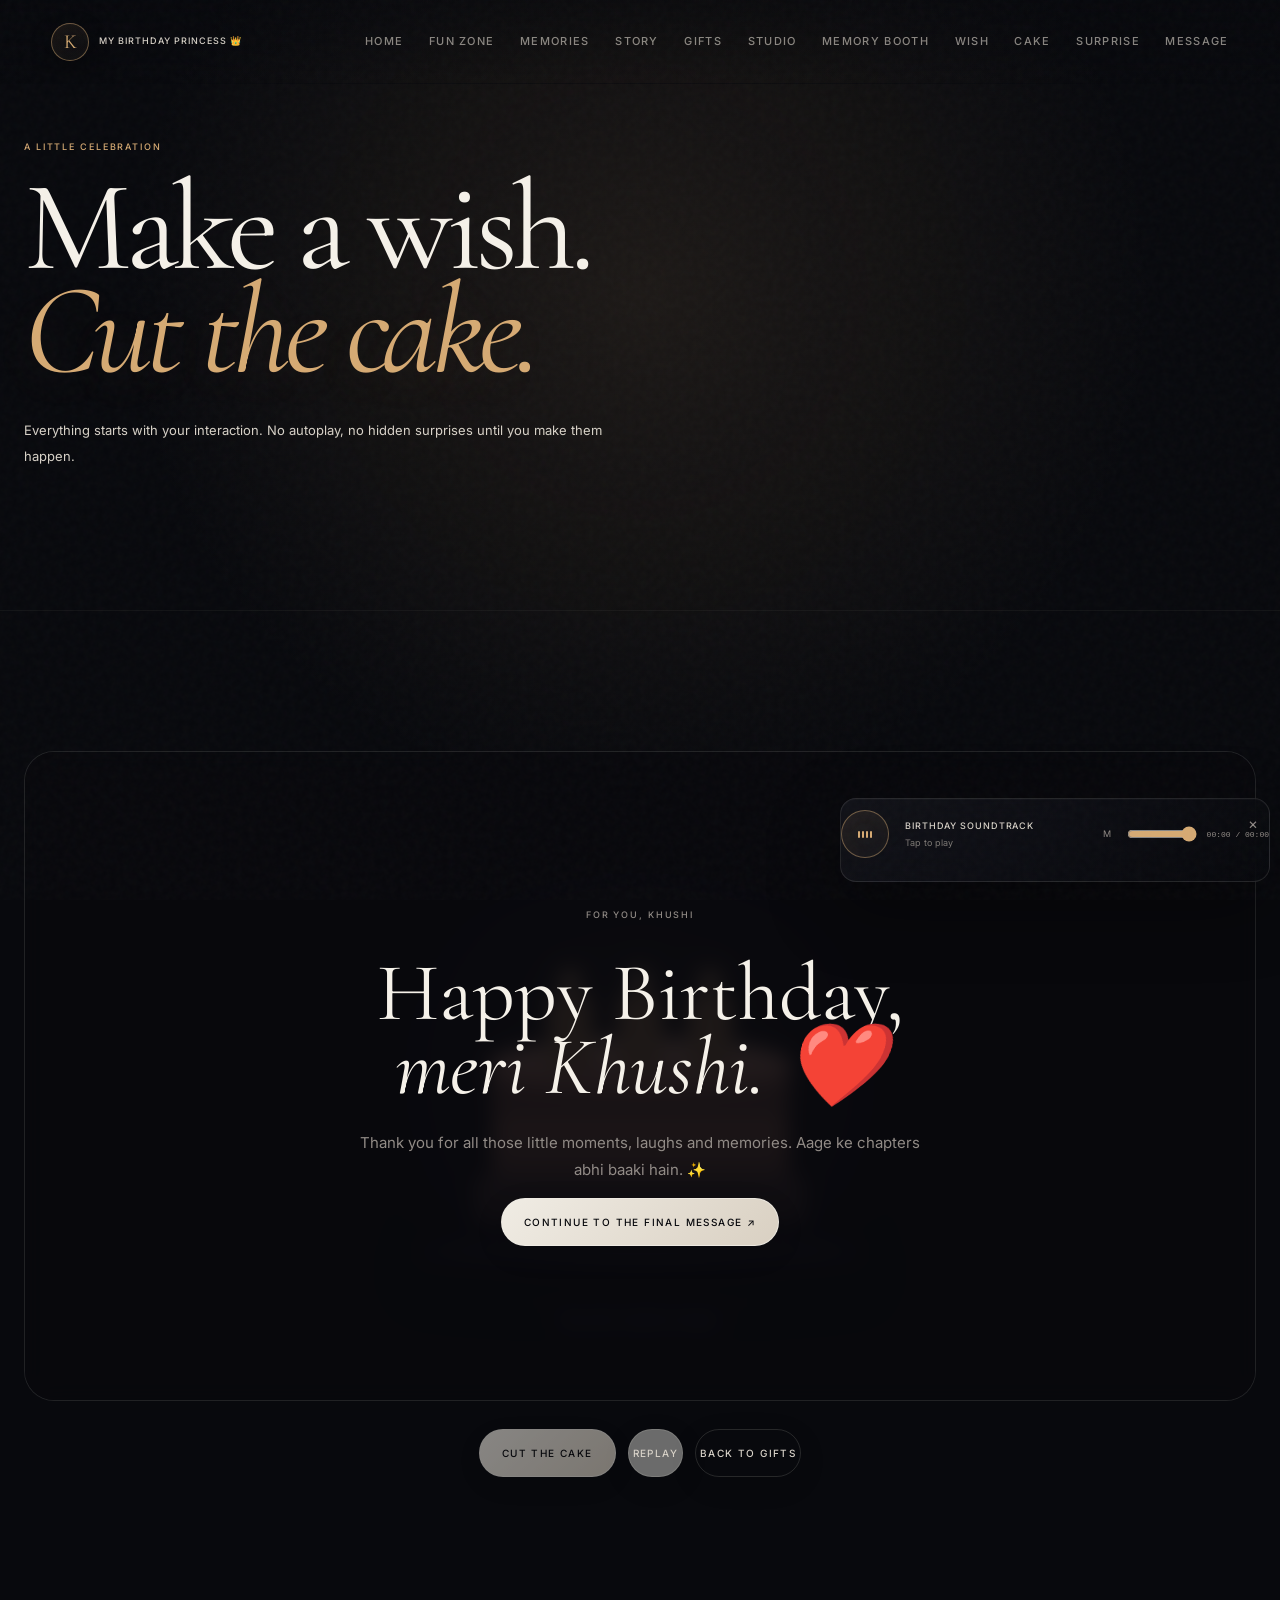
==== cake-celebration.html @ f99596f1 "Add files via upload" ====
<!doctype html><html lang="en"><head><meta charset="utf-8"><meta name="viewport" content="width=device-width,initial-scale=1,viewport-fit=cover"><meta name="description" content="A cinematic birthday cake celebration for Khushi."><meta name="theme-color" content="#08090d">
<link rel="icon" href="favicon.svg" type="image/svg+xml">
<link rel="manifest" href="site.webmanifest"><title>Cake Celebration · Khushi</title><link rel="preconnect" href="https://fonts.googleapis.com"><link rel="preconnect" href="https://fonts.gstatic.com" crossorigin><link href="https://fonts.googleapis.com/css2?family=Cormorant+Garamond:wght@400;500;600;700&family=Inter:wght@300;400;500;600&display=swap" rel="stylesheet"><link rel="stylesheet" href="css/style.css"><link rel="stylesheet" href="css/animations.css"><link rel="stylesheet" href="css/cake-celebration.css"><script src="js/config.js" defer></script><script src="js/progress.js" defer></script><script src="js/main.js" defer></script><script src="js/easter-eggs.js" defer></script><script src="js/cake-celebration.js" defer></script><script src="js/final-celebration.js" defer></script><link rel="stylesheet" href="css/part7-polish.css">
<link rel="preload" as="audio" href="music/birthday.mp3" type="audio/mpeg">
<link rel="stylesheet" href="css/v2-foundation.css"><link rel="stylesheet" href="css/final-celebration.css"></head><body class="page-cake-celebration"><a class="skip-link" href="#main-content">Skip to content</a><div class="page-transition" id="pageTransition" aria-hidden="true"><span class="transition-mark">K</span></div><div class="page-noise" aria-hidden="true"></div><header class="site-header"><a href="index.html" class="brand"><span class="brand-mark">K</span><span class="brand-text">My Birthday Princess 👑</span></a><button class="nav-toggle" id="navToggle" type="button" aria-label="Open navigation" aria-expanded="false"><span></span><span></span></button><nav class="site-nav" id="siteNav" aria-label="Main navigation"><a href="index.html" class="nav-link">Home</a><a href="fun-zone.html" class="nav-link">Fun Zone</a><a href="memories.html" class="nav-link">Memories</a><a href="story.html" class="nav-link">Story</a><a href="mystery-gifts.html" class="nav-link">Gifts</a><a href="sticker-studio.html" class="nav-link">Studio</a><a href="memory-booth.html" class="nav-link">Memory Booth</a><a href="wish-generator.html" class="nav-link">Wish</a><a href="cake-celebration.html" class="nav-link">Cake</a><a href="surprise.html" class="nav-link">Surprise</a><a href="message.html" class="nav-link">Message</a></nav></header><main id="main-content"><section class="cake-hero section"><div class="container"><p class="eyebrow">A little celebration</p><h1 class="page-title">Make a wish.<br><em>Cut the cake.</em></h1><p class="page-intro">Everything starts with your interaction. No autoplay, no hidden surprises until you make them happen.</p></div></section><section class="cinematic-cake section"><div class="container"><div class="cake-celebration-stage" id="cakeStage"><div class="cake-ambient"></div><div class="cake-plate"></div><div class="cake-art" id="cakeArt"><div class="cake-top"></div><div class="cake-layer cake-upper"></div><div class="cake-layer cake-lower"></div><div class="cake-base"></div><div class="candles" id="candles"><button class="cake-candle" type="button" data-candle="1" aria-label="Extinguish candle 1"><i></i></button><button class="cake-candle" type="button" data-candle="2" aria-label="Extinguish candle 2"><i></i></button><button class="cake-candle" type="button" data-candle="3" aria-label="Extinguish candle 3"><i></i></button></div><div class="cake-slice" id="cakeSlice" aria-hidden="true"></div></div><div class="cake-knife" id="cakeKnife" aria-hidden="true">🔪</div><div class="cake-status" id="cakeStatus" role="status" aria-live="polite">Tap each candle to begin.</div><div class="cake-message" id="cakeMessage" hidden><p class="eyebrow">For you, Khushi</p><h2>Happy Birthday,<br><em>meri Khushi. ❤️</em></h2><p>Thank you for all those little moments, laughs and memories. Aage ke chapters abhi baaki hain. ✨</p><a class="button button--primary" href="message.html">Continue to the final message ↗</a></div></div><div class="cake-actions"><button class="button button--primary" id="cutCake" type="button" disabled>Cut the cake</button><button class="button button--text" id="replayCake" type="button">Replay</button><a class="button button--text" href="mystery-gifts.html">Back to Gifts</a></div></div><noscript><div class="final-noscript-phone" aria-label="Final birthday message fallback"><div class="final-noscript-phone__screen"><p class="eyebrow">Final birthday message</p><h2>One Last Thing…</h2><p>The final personal message is available on the message page.</p><a class="button button--primary" href="message.html">Read the final message ↗</a></div></div></noscript>
<div class="final-celebration-entry" id="finalCelebrationEntry" hidden aria-live="polite">
<div class="final-celebration-entry__inner">
<p class="eyebrow">One final little chapter</p>
<h2>The celebration is ready.</h2>
<p>The cake is done. One last cinematic reveal is waiting whenever you are ready.</p>
<button class="button button--primary" id="openFinalCelebration" type="button">Open the final reveal ↗</button>
</div>
</div></section></main><div class="music-player" id="musicPlayer" aria-label="Birthday music player">
<audio id="birthdayAudio" preload="none" data-src="music/birthday.mp3" loop></audio>
<button class="music-main" id="musicToggle" type="button" aria-label="Play birthday music" aria-pressed="false"><span class="music-bars" aria-hidden="true"><i></i><i></i><i></i><i></i></span></button>
<div class="music-meta"><span class="music-title">Birthday soundtrack</span><span class="music-status" id="musicStatus">Tap to play</span></div>
<div class="music-controls"><button type="button" id="musicMute" aria-label="Mute music">M</button><input id="musicVolume" type="range" min="0" max="1" step="0.01" value="1" aria-label="Volume"><span id="musicTime">00:00 / 00:00</span></div>
<input class="music-progress" id="musicProgress" type="range" min="0" max="100" step="0.1" value="0" aria-label="Music progress">
<button class="music-close" id="musicClose" type="button" aria-label="Minimize music player">×</button>
</div>
<section class="final-celebration" id="finalCelebration" hidden aria-hidden="true" role="dialog" aria-modal="true" aria-labelledby="finalCelebrationTitle">
  <div class="final-celebration__backdrop" aria-hidden="true"></div>
  <div class="final-celebration__atmosphere" aria-hidden="true">
    <span class="final-celebration__orb final-celebration__orb--one"></span>
    <span class="final-celebration__orb final-celebration__orb--two"></span>
    <span class="final-celebration__tree" aria-hidden="true"></span>
  </div>
  <div class="final-celebration__scene">
    <div class="final-celebration__copy">
      <p class="eyebrow" id="finalCelebrationEyebrow">The final little surprise</p>
      <h2 id="finalCelebrationTitle">Happy Birthday,<br><em>Khushi.</em></h2>
      <p id="finalCelebrationStatus" class="final-celebration__status" role="status" aria-live="polite">The celebration is settling into one last reveal.</p>
    </div>
    <div class="final-phone" id="finalPhone" aria-label="Final birthday surprise phone">
      <div class="final-phone__hardware" aria-hidden="true">
        <span class="final-phone__speaker"></span><span class="final-phone__camera"></span>
      </div>
      <div class="final-phone__screen" id="finalPhoneScreen">
        <div class="final-phone__statusbar" aria-hidden="true"><span>Birthday</span><span>·</span><span>private</span></div>
        <div class="final-phone__screen-content final-phone__screen-content--sleep" id="finalPhoneSleep">
          <p class="final-phone__sleep-kicker">One last thing…</p>
          <div class="final-phone__sleep-glow" aria-hidden="true"></div>
        </div>
        <div class="final-phone__screen-content final-phone__screen-content--active" id="finalPhoneActive" hidden>
          <p class="final-phone__incoming-label">A final little message</p>
          <button class="final-phone__message-preview" id="openFinalMessage" type="button">
            <span class="final-phone__message-dot" aria-hidden="true"></span>
            <span><strong>One Last Thing…</strong><small>Tap to open</small></span>
          </button>
        </div>
        <div class="final-phone__screen-content final-phone__screen-content--message" id="finalPhoneMessage" hidden>
          <div class="final-phone__message-head">
            <div><span class="final-phone__message-kicker">Final message</span><strong>For Khushi.</strong></div>
            <button class="final-phone__mini-close" id="closeFinalMessage" type="button" aria-label="Close final message">×</button>
          </div>
          <article class="final-phone__letter" id="finalPhoneLetter" tabindex="0" aria-label="Final birthday message"></article>
          <div class="final-phone__message-actions">
            <button class="button button--text" id="backToPhone" type="button">Back to phone</button>
            <a class="button button--text" href="message.html">Read the full message ↗</a>
          </div>
        </div>
      </div>
      <button class="final-phone__screen-action" id="activateFinalPhone" type="button">Wake the final reveal</button>
    </div>
    <div class="final-celebration__actions">
      <button class="button button--primary" id="finalCelebrationContinue" type="button" hidden>Replay final reveal ↗</button>
      <button class="button button--text" id="closeFinalCelebration" type="button">Back to celebration</button>
    </div>
  </div>
</section>
</body></html>
---- css/style.css ----
:root{
--color-bg:#08090d;--color-bg-soft:#0d0f15;--color-surface:rgba(255,255,255,.045);--color-text:#f4f1eb;--color-text-soft:#c7c2bb;--color-muted:#85828a;--color-accent:#d7a96d;--color-accent-soft:rgba(215,169,109,.16);--color-line:rgba(255,255,255,.1);--color-glow:rgba(215,169,109,.12);--shadow-soft:0 18px 70px rgba(0,0,0,.22);--shadow-deep:0 35px 110px rgba(0,0,0,.36);--focus-ring:0 0 0 4px rgba(215,169,109,.12);
--font-display:"Cormorant Garamond",Georgia,serif;--font-body:"Inter",Arial,sans-serif;--container:1240px;--header-height:84px;--radius-md:18px;--radius-lg:28px;--ease:cubic-bezier(.22,1,.36,1);
}
*,*::before,*::after{box-sizing:border-box}html{scroll-behavior:smooth;background:var(--color-bg)}body{margin:0;min-width:320px;background:radial-gradient(circle at 50% -20%,rgba(215,169,109,.08),transparent 35%),var(--color-bg);color:var(--color-text);font-family:var(--font-body);font-size:15px;line-height:1.7;overflow-x:hidden}body.is-loading{overflow:hidden}body.nav-open{overflow:hidden}a{color:inherit;text-decoration:none}button{font:inherit}::selection{background:var(--color-accent);color:var(--color-bg)}:focus-visible{outline:2px solid var(--color-accent);outline-offset:5px}
.container{width:min(calc(100% - 48px),var(--container));margin-inline:auto}.section{position:relative;padding-block:clamp(90px,12vw,180px)}

.skip-link{position:fixed;left:16px;top:12px;z-index:1000;padding:10px 14px;border:1px solid var(--color-line);border-radius:999px;background:rgba(8,9,13,.92);color:var(--color-text);font-size:10px;letter-spacing:.12em;text-transform:uppercase;transform:translateY(-160%);transition:transform .3s var(--ease),box-shadow .3s var(--ease)}
.skip-link:focus{transform:translateY(0);box-shadow:var(--focus-ring);outline:none}
body::after{content:"";position:fixed;inset:0;z-index:-2;pointer-events:none;background:radial-gradient(circle at 12% 65%,rgba(93,67,49,.08),transparent 28%),radial-gradient(circle at 88% 28%,rgba(215,169,109,.06),transparent 25%)}
main{scroll-margin-top:calc(var(--header-height) + 18px)}
.page-noise{position:fixed;inset:0;z-index:100;pointer-events:none;opacity:.035;background-image:url("data:image/svg+xml,%3Csvg viewBox='0 0 160 160' xmlns='http://www.w3.org/2000/svg'%3E%3Cfilter id='n'%3E%3CfeTurbulence type='fractalNoise' baseFrequency='.85' numOctaves='4' stitchTiles='stitch'/%3E%3C/filter%3E%3Crect width='100%25' height='100%25' filter='url(%23n)' opacity='.8'/%3E%3C/svg%3E")}
.site-header{position:fixed;top:0;left:0;right:0;z-index:90;height:var(--header-height);padding-inline:clamp(20px,4vw,54px);display:flex;align-items:center;justify-content:space-between;border-bottom:1px solid transparent;transition:background .45s ease,border-color .45s ease,backdrop-filter .45s ease}.site-header.is-scrolled{background:rgba(8,9,13,.72);border-color:var(--color-line);backdrop-filter:blur(18px)}
.brand{display:inline-flex;align-items:center;gap:12px;z-index:2}.brand-mark{width:38px;height:38px;display:grid;place-items:center;border:1px solid rgba(215,169,109,.45);border-radius:50%;color:var(--color-accent);font-family:var(--font-display);font-size:20px;line-height:1}.brand-text{color:var(--color-text-soft);font-size:11px;font-weight:500;letter-spacing:.17em;text-transform:uppercase}
.site-nav{display:flex;align-items:center;gap:clamp(18px,2.5vw,40px)}.nav-link{position:relative;padding-block:8px;color:var(--color-muted);font-size:11px;font-weight:500;letter-spacing:.12em;text-transform:uppercase;transition:color .3s}.nav-link::after{content:"";position:absolute;left:0;bottom:0;width:0;height:1px;background:var(--color-accent);transition:width .35s var(--ease)}.nav-link:hover,.nav-link.is-active{color:var(--color-text)}.nav-link:hover::after,.nav-link.is-active::after{width:100%}.nav-toggle{display:none;width:42px;height:42px;padding:0;border:0;background:transparent;cursor:pointer}.nav-toggle span{display:block;width:22px;height:1px;margin:5px auto;background:var(--color-text);transition:transform .35s var(--ease)}
.hero{position:relative;min-height:100svh;overflow:hidden;display:flex;align-items:center;isolation:isolate}.hero::before{content:"";position:absolute;inset:0;background:radial-gradient(circle at 75% 50%,rgba(215,169,109,.12),transparent 30%),radial-gradient(circle at 20% 80%,rgba(112,81,55,.1),transparent 35%);pointer-events:none}.hero-grid{position:absolute;inset:0;opacity:.2;background-image:linear-gradient(rgba(255,255,255,.035) 1px,transparent 1px),linear-gradient(90deg,rgba(255,255,255,.035) 1px,transparent 1px);background-size:80px 80px;mask-image:linear-gradient(to bottom,transparent,black 20%,black 75%,transparent)}
.hero-content{position:relative;z-index:2;display:grid;grid-template-columns:minmax(0,1.1fr) minmax(360px,.9fr);align-items:center;gap:6vw;padding-top:var(--header-height)}.hero-copy{max-width:720px}.eyebrow{display:flex;align-items:center;gap:14px;margin:0 0 24px;color:var(--color-accent);font-size:10px;font-weight:500;letter-spacing:.2em;line-height:1.4;text-transform:uppercase}.eyebrow-line{width:36px;height:1px;background:var(--color-accent)}
.hero-title{margin:0;font-family:var(--font-display);font-size:clamp(64px,8.5vw,138px);font-weight:400;letter-spacing:-.045em;line-height:.82}.hero-title span{display:block;padding-left:.4em;color:var(--color-accent);font-style:italic}.hero-subtitle{max-width:530px;margin:40px 0 0;color:var(--color-text-soft);font-size:15px;font-weight:300;line-height:1.9}.personal-placeholder{max-width:500px;margin:14px 0 0;color:var(--color-muted);font-size:12px;font-style:italic}.hero-actions{display:flex;align-items:center;flex-wrap:wrap;gap:22px;margin-top:36px}
.button{min-height:50px;display:inline-flex;align-items:center;justify-content:center;gap:18px;padding:0 22px;border:1px solid var(--color-line);border-radius:999px;font-size:10px;font-weight:500;letter-spacing:.14em;text-transform:uppercase;transition:transform .35s var(--ease),border-color .35s,background .35s}.button:hover{transform:translateY(-3px)}.button--primary{background:var(--color-text);border-color:var(--color-text);color:var(--color-bg)}.button--primary:hover{background:var(--color-accent);border-color:var(--color-accent)}.button--text{padding-inline:4px;border-color:transparent;color:var(--color-text-soft)}.button--text:hover{color:var(--color-accent)}.button-arrow{font-size:16px;line-height:1}
.hero-visual{position:relative;width:min(40vw,560px);aspect-ratio:1;justify-self:end;display:grid;place-items:center}.hero-ring{position:absolute;border:1px solid rgba(215,169,109,.22);border-radius:50%}.hero-ring--outer{inset:4%;animation:slowRotate 28s linear infinite}.hero-ring--inner{inset:19%;border-color:rgba(255,255,255,.12);animation:slowRotateReverse 22s linear infinite}.hero-glow{position:absolute;inset:30%;border-radius:50%;background:rgba(215,169,109,.12);filter:blur(55px)}.hero-monogram{position:relative;z-index:2;width:42%;aspect-ratio:1;display:grid;place-items:center;border:1px solid rgba(215,169,109,.4);border-radius:50%;background:rgba(255,255,255,.025);box-shadow:inset 0 0 50px rgba(255,255,255,.025),0 30px 100px rgba(0,0,0,.4);backdrop-filter:blur(10px)}.hero-monogram span{color:var(--color-accent);font-family:var(--font-display);font-size:clamp(70px,9vw,130px);font-style:italic;line-height:1}.floating-word{position:absolute;color:rgba(255,255,255,.28);font-family:var(--font-display);font-size:clamp(15px,1.6vw,24px);font-style:italic}.floating-word--one{top:13%;left:5%}.floating-word--two{right:0;bottom:22%}.floating-word--three{left:16%;bottom:5%}
.scroll-indicator{position:absolute;z-index:3;left:50%;bottom:28px;display:flex;align-items:center;gap:16px;color:var(--color-muted);font-size:9px;letter-spacing:.16em;text-transform:uppercase;transform:translateX(-50%)}.scroll-line{position:relative;width:55px;height:1px;overflow:hidden;background:var(--color-line)}.scroll-line::after{content:"";position:absolute;inset:0;background:var(--color-accent);transform:translateX(-100%);animation:scrollLine 2s ease-in-out infinite}
.section-heading{max-width:640px}.section-heading--center{margin-inline:auto;text-align:center}.section-heading--center .eyebrow{justify-content:center}.section-number{display:block;margin-bottom:22px;color:var(--color-accent);font-size:10px;letter-spacing:.15em}.section-heading h2,.closing-content h2{margin:0;font-family:var(--font-display);font-size:clamp(52px,7vw,100px);font-weight:400;letter-spacing:-.035em;line-height:.88}.section-heading h2 em,.closing-content h2 em{color:var(--color-accent);font-style:italic}
.intro-section{border-top:1px solid var(--color-line)}.intro-layout{display:grid;grid-template-columns:1fr 1fr;gap:10vw}.intro-copy{padding-top:60px}.large-copy{margin:0;color:var(--color-text);font-family:var(--font-display);font-size:clamp(28px,3vw,44px);line-height:1.2}.muted-copy{max-width:460px;margin-top:35px;color:var(--color-muted);font-size:13px}
.preview-grid{display:grid;grid-template-columns:repeat(3,1fr);gap:18px;margin-top:80px}.preview-card{position:relative;min-height:520px;overflow:hidden;display:flex;align-items:flex-end;border:1px solid var(--color-line);border-radius:var(--radius-lg);background:var(--color-surface);isolation:isolate}.preview-card-bg{position:absolute;inset:0;z-index:-1;background:radial-gradient(circle at 50% 35%,rgba(215,169,109,.2),transparent 30%),linear-gradient(145deg,rgba(255,255,255,.05),transparent 60%);transition:transform .8s var(--ease)}.preview-card:nth-child(2) .preview-card-bg{background:radial-gradient(circle at 70% 25%,rgba(151,126,98,.2),transparent 32%),linear-gradient(145deg,rgba(255,255,255,.04),transparent 65%)}.preview-card:nth-child(3) .preview-card-bg{background:radial-gradient(circle at 35% 30%,rgba(174,119,82,.2),transparent 35%),linear-gradient(145deg,rgba(255,255,255,.045),transparent 65%)}.preview-card::after{content:"";position:absolute;inset:0;z-index:-1;background:linear-gradient(to top,rgba(8,9,13,.95),rgba(8,9,13,.05) 70%)}.preview-card:hover .preview-card-bg{transform:scale(1.08)}.preview-card-content{width:100%;padding:34px}.preview-number{display:block;margin-bottom:60px;color:var(--color-accent);font-size:10px;letter-spacing:.16em}.preview-label{margin:0 0 8px;color:var(--color-muted);font-size:9px;letter-spacing:.15em;text-transform:uppercase}.preview-card h3{margin:0;font-family:var(--font-display);font-size:clamp(42px,4vw,65px);font-weight:400;line-height:.9}.preview-link{display:inline-block;margin-top:28px;color:var(--color-text-soft);font-size:10px;letter-spacing:.12em;text-transform:uppercase}
.quote-block{max-width:900px;margin-inline:auto;text-align:center}.quote-mark{display:block;height:65px;color:var(--color-accent);font-family:var(--font-display);font-size:100px;line-height:1}.quote-block blockquote{margin:0;font-family:var(--font-display);font-size:clamp(35px,5vw,65px);font-style:italic;font-weight:400;line-height:1.05}.quote-line{width:50px;height:1px;margin:38px auto 18px;background:var(--color-accent)}.quote-block p{margin:0;color:var(--color-muted);font-size:10px;letter-spacing:.12em;text-transform:uppercase}.closing-content{display:flex;flex-direction:column;align-items:center;text-align:center}.closing-content .eyebrow{justify-content:center}.closing-content .button{margin-top:50px}
.page-hero{min-height:70svh;display:flex;align-items:flex-end;padding-top:180px;padding-bottom:90px;border-bottom:1px solid var(--color-line)}.page-title{max-width:900px;margin:0;font-family:var(--font-display);font-size:clamp(72px,11vw,160px);font-weight:400;letter-spacing:-.05em;line-height:.78}.page-title em{color:var(--color-accent);font-style:italic}.page-intro{max-width:560px;margin:45px 0 0;color:var(--color-muted);font-size:14px;line-height:1.9}
.fullscreen-intro{min-height:100svh;display:grid;place-items:center;padding-top:var(--header-height);text-align:center}.fullscreen-content{display:flex;flex-direction:column;align-items:center}.fullscreen-content .page-intro{margin-inline:auto}.fullscreen-content .button{margin-top:40px}.interaction-note{min-height:24px;margin-top:22px;color:var(--color-muted);font-size:11px}
.message-card{max-width:880px;margin-inline:auto;padding:clamp(28px,6vw,80px);border:1px solid var(--color-line);border-radius:var(--radius-lg);background:linear-gradient(145deg,rgba(255,255,255,.055),rgba(255,255,255,.015));box-shadow:0 24px 80px rgba(0,0,0,.28)}.message-card-top{display:flex;justify-content:space-between;gap:20px;padding-bottom:24px;border-bottom:1px solid var(--color-line);color:var(--color-muted);font-size:9px;letter-spacing:.14em;text-transform:uppercase}.message-body{padding-block:50px}.message-body p{margin:0 0 28px;color:var(--color-text-soft);font-family:var(--font-display);font-size:clamp(23px,3vw,32px);line-height:1.45}.message-signature{display:flex;flex-direction:column;gap:3px;color:var(--color-muted);font-size:10px;letter-spacing:.12em;text-transform:uppercase}.message-signature strong{color:var(--color-accent);font-family:var(--font-display);font-size:25px;font-style:italic;font-weight:500;letter-spacing:0;text-transform:none}
.site-footer{border-top:1px solid var(--color-line)}.footer-inner{min-height:150px;display:grid;grid-template-columns:1fr 1fr 1fr;align-items:center;gap:30px}.footer-brand{display:flex;align-items:center;gap:12px;color:var(--color-muted);font-size:10px;line-height:1.5}.footer-brand em{color:var(--color-accent);font-family:var(--font-display);font-size:18px}.footer-note{margin:0;color:var(--color-muted);font-size:10px;text-align:center}.footer-copy{margin:0;color:var(--color-muted);font-size:9px;letter-spacing:.1em;text-align:right;text-transform:uppercase}
.site-loader{position:fixed;inset:0;z-index:9999;display:grid;place-items:center;background:var(--color-bg);transition:opacity .7s ease,visibility .7s ease}.site-loader.is-hidden{opacity:0;visibility:hidden}.loader-content{display:flex;flex-direction:column;align-items:center;gap:5px}.loader-eyebrow{color:var(--color-muted);font-size:9px;letter-spacing:.2em;text-transform:uppercase}.loader-name{color:var(--color-accent);font-family:var(--font-display);font-size:50px;font-style:italic}.loader-line{width:160px;height:1px;margin-top:20px;background:var(--color-line);overflow:hidden}.loader-line span{display:block;width:0;height:100%;background:var(--color-accent);transition:width .15s linear}
@media (max-width:1024px){.hero-content{grid-template-columns:1fr;padding-top:130px;padding-bottom:100px}.hero-visual{position:absolute;right:-80px;top:25%;width:480px;opacity:.55;z-index:-1}.preview-grid{grid-template-columns:1fr}.preview-card{min-height:430px}.intro-layout{gap:50px}}
@media (max-width:767px){:root{--header-height:70px}.container{width:min(calc(100% - 36px),var(--container))}.site-header{padding-inline:18px}.brand-text{display:none}.nav-toggle{display:block}.site-nav{position:fixed;inset:0;z-index:1;display:flex;flex-direction:column;align-items:center;justify-content:center;gap:25px;background:rgba(8,9,13,.96);backdrop-filter:blur(24px);opacity:0;visibility:hidden;pointer-events:none;transition:opacity .35s,visibility .35s}.site-nav.is-open{opacity:1;visibility:visible;pointer-events:auto}.nav-link{font-size:13px}.nav-toggle.is-open{position:relative;z-index:3}.nav-toggle.is-open span:first-child{transform:translateY(3px) rotate(45deg)}.nav-toggle.is-open span:last-child{transform:translateY(-3px) rotate(-45deg)}.hero-content{min-height:100svh;padding-top:90px;padding-bottom:80px}.hero-visual{right:-120px;top:25%;width:390px;opacity:.35}.hero-title{font-size:clamp(62px,18vw,100px)}.hero-subtitle{margin-top:30px;font-size:13px}.hero-actions{margin-top:28px}.scroll-indicator{bottom:18px}.scroll-label{display:none}.intro-layout{grid-template-columns:1fr;gap:35px}.intro-copy{padding-top:0}.preview-grid{margin-top:50px}.preview-card{min-height:390px}.preview-card-content{padding:25px}.page-hero{min-height:58svh;padding-top:140px;padding-bottom:65px}.page-title{font-size:clamp(66px,20vw,110px)}.page-intro{margin-top:32px;font-size:13px}.footer-inner{grid-template-columns:1fr;justify-items:start;padding-block:35px}.footer-note,.footer-copy{text-align:left}.message-card-top{flex-direction:column;gap:8px}.message-body{padding-block:35px}.fullscreen-intro{padding-top:90px}}
@media (max-width:430px){.container{width:min(calc(100% - 28px),var(--container))}.hero-title{font-size:clamp(57px,19vw,82px)}.hero-title span{padding-left:.2em}.hero-visual{right:-150px;width:360px}.hero-actions{align-items:stretch;flex-direction:column}.hero-actions .button{width:100%}.section{padding-block:80px}.section-heading h2,.closing-content h2{font-size:54px}.large-copy{font-size:29px}.preview-card{min-height:340px}.page-title{font-size:clamp(60px,20vw,85px)}.button{min-height:48px}}
@media (prefers-reduced-motion:reduce){html{scroll-behavior:auto}*,*::before,*::after{animation-duration:.01ms!important;animation-iteration-count:1!important;transition-duration:.01ms!important}.hero-ring,.hero-glow,.scroll-line::after{animation:none!important}}

/* Part 2 interaction layer */
.page-transition{position:fixed;inset:0;z-index:10000;display:grid;place-items:center;background:#08090d;opacity:0;visibility:hidden;pointer-events:none;transform:scaleY(0);transform-origin:bottom}.page-transition.is-entering{opacity:1;visibility:visible;pointer-events:auto;transform:scaleY(1);transition:transform .55s var(--ease),opacity .35s}.page-transition.is-leaving{opacity:0;visibility:hidden;transform:scaleY(0);transform-origin:top;transition:transform .65s var(--ease),opacity .3s .25s}.transition-mark{width:70px;height:70px;display:grid;place-items:center;border:1px solid rgba(215,169,109,.4);border-radius:50%;color:var(--color-accent);font:italic 38px var(--font-display)}
.countdown-section{border-top:1px solid var(--color-line);background:radial-gradient(circle at 50% 45%,rgba(215,169,109,.08),transparent 32%)}.countdown-wrap{text-align:center}.countdown{display:flex;justify-content:center;align-items:center;gap:clamp(12px,3vw,35px);margin-top:70px}.countdown-item{min-width:90px}.countdown-item strong{display:block;color:var(--color-text);font:500 clamp(48px,7vw,86px)/.85 var(--font-display);letter-spacing:-.04em}.countdown-item span{display:block;margin-top:13px;color:var(--color-muted);font-size:9px;letter-spacing:.16em;text-transform:uppercase}.countdown-divider{color:var(--color-accent);font:400 45px var(--font-display);transform:translateY(-7px)}.countdown-note{margin:32px 0 0;color:var(--color-muted);font-size:10px}
.music-player{position:fixed;right:22px;bottom:22px;z-index:95;width:min(430px,calc(100vw - 28px));display:grid;grid-template-columns:52px 1fr auto;grid-template-rows:auto 5px;gap:7px 12px;padding:11px 13px;border:1px solid rgba(255,255,255,.12);border-radius:16px;background:rgba(12,13,18,.82);box-shadow:0 20px 55px rgba(0,0,0,.35);backdrop-filter:blur(20px);transition:transform .45s var(--ease),opacity .35s}.music-player.is-minimized{transform:translateY(calc(100% - 46px))}.music-main{width:48px;height:48px;display:grid;place-items:center;border:1px solid rgba(215,169,109,.4);border-radius:50%;background:transparent;color:var(--color-accent);cursor:pointer}.music-bars{height:20px;display:flex;align-items:center;gap:2px}.music-bars i{width:2px;height:7px;background:currentColor;border-radius:2px}.music-player.is-playing .music-bars i{animation:musicBar .75s ease-in-out infinite alternate}.music-player.is-playing .music-bars i:nth-child(2){animation-delay:-.3s}.music-player.is-playing .music-bars i:nth-child(3){animation-delay:-.55s}.music-player.is-playing .music-bars i:nth-child(4){animation-delay:-.15s}@keyframes musicBar{from{height:4px}to{height:17px}}.music-meta{min-width:0;display:flex;flex-direction:column;justify-content:center}.music-title{overflow:hidden;color:var(--color-text-soft);font-size:9px;font-weight:500;letter-spacing:.1em;text-overflow:ellipsis;text-transform:uppercase;white-space:nowrap}.music-status{margin-top:2px;color:var(--color-muted);font-size:9px}.music-controls{display:flex;align-items:center;gap:8px}.music-controls button{border:0;background:none;color:var(--color-muted);cursor:pointer;font-size:9px}.music-controls input{width:70px}.music-controls span{color:var(--color-muted);font:8px monospace;white-space:nowrap}.music-progress{grid-column:1/-1;width:100%;height:5px;accent-color:var(--color-accent);cursor:pointer}.music-close{position:absolute;right:5px;top:3px;border:0;background:none;color:var(--color-muted);cursor:pointer;font-size:15px}.music-player input[type=range]{accent-color:var(--color-accent)}
@media(max-width:767px){.countdown{gap:6px;margin-top:50px}.countdown-item{min-width:64px}.countdown-item strong{font-size:44px}.countdown-divider{font-size:28px}.music-player{right:10px;bottom:10px;width:calc(100vw - 20px);grid-template-columns:48px 1fr auto}.music-controls{grid-column:2/4;justify-content:flex-end}.music-controls input{width:65px}.music-controls span{font-size:7px}.music-close{right:3px}.music-player.is-minimized{transform:translateY(calc(100% - 42px))}}

.surprise-stage{position:fixed;inset:0;z-index:900;display:grid;place-items:center;overflow:hidden;background:#06070a;opacity:0;visibility:hidden;pointer-events:none}.surprise-stage.is-active{opacity:1;visibility:visible;pointer-events:auto}.surprise-content{position:relative;z-index:4;width:min(900px,calc(100% - 36px));display:flex;flex-direction:column;align-items:center;text-align:center}.surprise-kicker{margin:0 0 20px;color:var(--color-accent);font-size:9px;letter-spacing:.2em;text-transform:uppercase;opacity:0}.surprise-content h2{margin:0;font:400 clamp(65px,10vw,135px)/.78 var(--font-display);letter-spacing:-.05em;opacity:0}.surprise-content h2 em{color:var(--color-accent);font-style:italic}.surprise-photo-frame{position:relative;width:min(360px,62vw);aspect-ratio:4/5;margin:35px 0 25px;display:grid;place-items:center;overflow:hidden;border:1px solid rgba(215,169,109,.35);background:linear-gradient(145deg,rgba(255,255,255,.06),rgba(255,255,255,.015));opacity:0;transform:scale(.86)}.surprise-photo-frame img{width:100%;height:100%;object-fit:cover;opacity:0;transition:opacity .4s}.surprise-photo-frame.has-image img{opacity:1}.surprise-photo-placeholder{position:absolute;inset:0;display:grid;place-items:center;color:var(--color-muted);font:italic 24px var(--font-display);line-height:1.1}.surprise-photo-frame.has-image .surprise-photo-placeholder{display:none}.surprise-message{max-width:650px;margin:0;color:var(--color-text-soft);font:400 clamp(22px,3vw,32px)/1.25 var(--font-display);opacity:0}.surprise-actions{display:flex;flex-wrap:wrap;justify-content:center;gap:18px;margin-top:30px;opacity:0}.surprise-exit{position:absolute;z-index:5;top:20px;right:25px;border:0;background:none;color:var(--color-muted);cursor:pointer;font-size:34px}.surprise-orb{position:absolute;border-radius:50%;filter:blur(1px);opacity:.25}.orb-one{width:45vw;height:45vw;left:-15vw;top:-15vw;background:radial-gradient(circle,rgba(215,169,109,.25),transparent 65%)}.orb-two{width:55vw;height:55vw;right:-20vw;bottom:-20vw;background:radial-gradient(circle,rgba(132,95,67,.2),transparent 65%)}.surprise-particle{position:absolute;width:4px;height:4px;border-radius:50%;background:var(--color-accent);opacity:0}.confetti-piece{position:fixed;z-index:1200;top:-20px;width:7px;height:14px;pointer-events:none;opacity:0;border-radius:1px}
@media(max-width:767px){.surprise-content h2{font-size:64px}.surprise-photo-frame{width:min(270px,68vw);margin:28px 0 22px}.surprise-message{font-size:23px}.surprise-actions{flex-direction:column;width:100%}.surprise-actions .button{width:100%}}
@media(prefers-reduced-motion:reduce){.surprise-content h2,.surprise-kicker,.surprise-photo-frame,.surprise-message,.surprise-actions{opacity:1!important;transform:none!important}.surprise-stage{transition:none}}
.message-form-section{border-top:1px solid var(--color-line);background:radial-gradient(circle at 25% 50%,rgba(215,169,109,.06),transparent 34%)}
.message-form-shell{display:grid;grid-template-columns:minmax(0,.85fr) minmax(0,1.15fr);gap:clamp(40px,8vw,110px);align-items:start;max-width:1080px;margin-inline:auto;padding:clamp(28px,6vw,70px);border:1px solid var(--color-line);border-radius:var(--radius-lg);background:linear-gradient(145deg,rgba(255,255,255,.045),rgba(255,255,255,.012))}
.message-form-copy h2{margin:12px 0 20px;font-family:var(--font-display);font-size:clamp(48px,6vw,82px);font-weight:400;line-height:.92;letter-spacing:-.035em}.message-form-copy h2 em{color:var(--color-accent)}.message-form-copy>p:last-child{max-width:420px;margin:0;color:var(--color-muted);font-size:12px;line-height:1.9}
.birthday-message-form{display:grid;gap:10px}.birthday-message-form label{margin-top:3px;color:var(--color-muted);font-size:9px;letter-spacing:.16em;text-transform:uppercase}.birthday-message-form label span{color:var(--color-accent);margin-left:4px}.birthday-message-form input,.birthday-message-form textarea{width:100%;border:1px solid var(--color-line);border-radius:12px;background:rgba(6,7,10,.45);color:var(--color-text);font:inherit;outline:none;resize:vertical}.birthday-message-form input{min-height:48px;padding:12px 14px}.birthday-message-form textarea{min-height:180px;padding:14px;line-height:1.7}.birthday-message-form input::placeholder,.birthday-message-form textarea::placeholder{color:#626068}.birthday-message-form input:focus,.birthday-message-form textarea:focus{border-color:rgba(215,169,109,.58);box-shadow:0 0 0 3px rgba(215,169,109,.08)}.message-form-bottom{display:flex;align-items:center;justify-content:space-between;gap:18px;margin-top:10px}.message-form-bottom .button{flex:0 0 auto}.form-status{min-height:22px;margin:0;color:var(--color-muted);font-size:10px;line-height:1.5}.form-status[data-state=success]{color:#a7c8b0}.form-status[data-state=error]{color:#eaa4a4}
@media(max-width:800px){.message-form-shell{grid-template-columns:1fr;gap:38px}.message-form-bottom{align-items:stretch;flex-direction:column}.message-form-bottom .button{width:100%}}


/* Production integration pass */
html,body{max-width:100%;overflow-x:hidden}
img,svg,video{max-width:100%;height:auto}
button,input,textarea,select{min-width:0}
button:focus-visible,a:focus-visible,input:focus-visible,textarea:focus-visible{outline:2px solid var(--color-accent);outline-offset:3px}
.button{min-height:48px;touch-action:manipulation}
.button:disabled{cursor:not-allowed;opacity:.55;transform:none}
.hero-visual{transform:translate3d(0,var(--scroll-shift,0),0);will-change:transform}
.preview-card{transform-style:preserve-3d;backface-visibility:hidden}
.site-header{contain:paint}
.site-nav,.music-player,.lightbox,.surprise-stage{will-change:opacity,transform}
.message-form-shell{overflow:hidden}
.birthday-message-form input,.birthday-message-form textarea{box-sizing:border-box;min-height:48px;padding:12px 14px;border-color:var(--color-line);line-height:1.55}
.birthday-message-form textarea{min-height:170px}
.birthday-message-form input:focus,.birthday-message-form textarea:focus{border-color:rgba(215,169,109,.65);box-shadow:0 0 0 3px rgba(215,169,109,.08)}
.field-wrap{position:relative;display:block}
.field-count{position:absolute;right:12px;bottom:9px;color:var(--color-muted);font:9px/1.2 monospace;pointer-events:none}
.birthday-message-form textarea{padding-bottom:28px}
.message-form-bottom{display:flex;align-items:center;justify-content:space-between;gap:18px;margin-top:6px}
.form-status{min-height:24px;margin:0;color:var(--color-muted);font-size:11px}
.form-status[data-state=success]{color:#a8d7a8}.form-status[data-state=error]{color:#e6a2a2}
.message-form-bottom .button{flex:0 0 auto}
.music-player{right:max(10px,env(safe-area-inset-right));bottom:max(10px,env(safe-area-inset-bottom));max-width:calc(100vw - 20px);backdrop-filter:blur(14px);-webkit-backdrop-filter:blur(14px);contain:layout paint}
.music-player.is-playing .music-bars i{will-change:height}
.surprise-stage{padding:max(22px,env(safe-area-inset-top)) max(14px,env(safe-area-inset-right)) max(22px,env(safe-area-inset-bottom)) max(14px,env(safe-area-inset-left))}
.surprise-content{max-height:100%;overflow:auto;overscroll-behavior:contain;padding:22px 0}
.surprise-photo-frame{contain:layout paint}
.confetti-piece{position:fixed;top:-24px;z-index:1200;width:6px;height:12px;pointer-events:none;opacity:0;border-radius:1px;background:hsl(var(--confetti-hue) 55% 65%);animation:confettiFall 2.8s cubic-bezier(.2,.7,.3,1) forwards;transform:translate3d(0,-20px,0) rotate(0deg);will-change:transform,opacity}
@keyframes confettiFall{12%{opacity:.9}100%{opacity:0;transform:translate3d(var(--confetti-x),calc(85vh + 220px),0) rotate(var(--confetti-r))}}
.surprise-particle{will-change:transform,opacity}
@media(max-width:767px){
  .hero-content{min-height:100svh;padding-top:90px;padding-bottom:90px}
  .hero-visual{right:-16vw;top:25%;width:min(390px,92vw);opacity:.3}
  .site-nav{padding:90px 20px 30px}
  .music-player{left:10px;right:10px;width:auto;grid-template-columns:48px minmax(0,1fr);grid-template-rows:auto auto 5px;gap:6px 10px;padding:10px 12px 9px}
  .music-main{width:46px;height:46px}
  .music-meta{padding-right:18px}
  .music-controls{grid-column:2;grid-row:2;justify-content:flex-end;min-width:0}
  .music-controls input{width:60px;max-width:25vw}
  .music-controls span{font-size:7px}
  .music-progress{grid-column:1/-1;grid-row:3}
  .music-close{right:4px;top:1px}
  .countdown-item{min-width:0;flex:1}.countdown{width:100%;gap:5px}.countdown-divider{flex:0 0 auto}
  .message-form-bottom{align-items:stretch;flex-direction:column}.message-form-bottom .button{width:100%}
  .message-form-shell{padding:24px 18px}.birthday-message-form textarea{min-height:155px}
}
@media(max-width:430px){
  .container{width:min(calc(100% - 28px),var(--container))}
  .hero-title{font-size:clamp(57px,19vw,82px)}
  .hero-title span{padding-left:.2em}
  .hero-actions{align-items:stretch;flex-direction:column}.hero-actions .button{width:100%}
  .section{padding-block:76px}
  .section-heading h2,.closing-content h2{font-size:54px}
  .large-copy{font-size:29px}
  .preview-card{min-height:340px}
  .page-title{font-size:clamp(60px,20vw,85px)}
  .button{min-height:48px}
  .countdown{margin-top:40px}.countdown-item strong{font-size:38px}.countdown-divider{font-size:22px}
  .music-player{max-width:calc(100vw - 20px)}
}
@media(min-width:768px){.message-form-shell{min-height:420px}}
@media(prefers-reduced-motion:reduce){.hero-visual{transform:none!important;will-change:auto}.confetti-piece,.surprise-particle{animation:none!important}.site-nav,.music-player,.lightbox,.surprise-stage{will-change:auto}.preview-card{transform:none!important}}


/* Foundation upgrade: cinematic loader, atmosphere and focus-safe interactions */
.site-loader{position:fixed;inset:0;z-index:1000;display:grid;place-items:center;background:radial-gradient(circle at 50% 45%,rgba(215,169,109,.08),transparent 23%),#06070a;transition:opacity .7s var(--ease),visibility .7s}.site-loader.is-hidden{opacity:0;visibility:hidden;pointer-events:none}.loader-content{width:min(460px,calc(100% - 48px));display:flex;flex-direction:column;align-items:center;text-align:center}.loader-eyebrow{color:var(--color-muted);font-size:9px;letter-spacing:.22em;text-transform:uppercase}.loader-name{margin-top:8px;color:var(--color-accent);font:400 clamp(58px,11vw,96px)/.9 var(--font-display);font-style:italic;letter-spacing:-.04em}.loader-note{margin:18px 0 0;color:var(--color-text-soft);font-size:11px;line-height:1.7}.loader-line{width:min(280px,68vw);height:1px;margin-top:28px;overflow:hidden;background:var(--color-line)}.loader-line>span{display:block;width:0;height:100%;background:var(--color-accent);box-shadow:0 0 18px rgba(215,169,109,.35);transition:width 1.35s var(--ease)}.loader-skip{margin-top:24px;border:0;border-bottom:1px solid transparent;padding:5px 0;background:transparent;color:var(--color-muted);font-size:9px;letter-spacing:.16em;text-transform:uppercase;cursor:pointer;transition:color .25s,border-color .25s}.loader-skip:hover{color:var(--color-text);border-color:var(--color-accent)}
.hero-particles{position:absolute;inset:0;z-index:1;pointer-events:none;overflow:hidden}.hero-particle{position:absolute;width:var(--particle-size,2px);height:var(--particle-size,2px);border-radius:50%;background:rgba(255,244,225,.72);box-shadow:0 0 14px rgba(215,169,109,.32);opacity:0;animation:heroParticleFloat var(--particle-duration,7s) ease-in-out var(--particle-delay,0s) infinite}.hero-particle:nth-child(3n){background:rgba(215,169,109,.72)}.hero-particle:nth-child(4n){filter:blur(.4px)}
.hero-content,.hero-visual{z-index:2}.hero-particle{will-change:transform,opacity}.hero-grid{mix-blend-mode:screen}.hero::after{content:"";position:absolute;inset:18% 0 0;background:linear-gradient(180deg,transparent 0%,rgba(8,9,13,.16) 55%,rgba(8,9,13,.78) 100%);pointer-events:none;z-index:1}
.preview-card:focus-visible{box-shadow:var(--focus-ring);border-color:rgba(215,169,109,.58);outline:none}.button:focus-visible,.nav-toggle:focus-visible,.music-main:focus-visible,.music-close:focus-visible,.music-controls button:focus-visible{box-shadow:var(--focus-ring);outline:none}
@keyframes heroParticleFloat{0%,100%{opacity:0;transform:translate3d(0,10px,0) scale(.82)}18%{opacity:.15}48%{opacity:.7}82%{opacity:.2}100%{transform:translate3d(0,-55px,0) scale(1.12)}}
@media(max-width:767px){.loader-content{width:min(420px,calc(100% - 40px))}.hero-particles{opacity:.72}.hero::after{inset:35% 0 0}.hero-grid{opacity:.12}}
@media(prefers-reduced-motion:reduce){.hero-particle{animation:none;opacity:.12}.loader-line>span{transition:none;width:100%!important}.site-loader{transition:none}.skip-link{transition:none}}

/* Prompt 2 personal message polish */
.personal-message p{max-width:780px}
.personal-message strong{color:var(--color-text)}
.message-divider{width:54px;height:1px;margin:34px 0;background:var(--color-accent);opacity:.55}
.message-card .personal-message{font-size:13px;line-height:2}
.message-card .personal-message p{margin-top:0;margin-bottom:18px}
@media(max-width:767px){.message-card .personal-message{font-size:12px;line-height:1.9}.message-divider{margin:27px 0}}

/* Prompt 6 creative links */
.fun-dashboard-actions{display:flex;flex-wrap:wrap;gap:8px}.fun-dashboard-actions .fun-storage-note{width:100%;margin-top:4px}
---- css/animations.css ----
.reveal{opacity:0;transform:translate3d(0,28px,0)}
.reveal.is-visible{opacity:1;transform:none;transition:opacity .8s var(--ease),transform .8s var(--ease)}
.reveal-on-load{opacity:0;transform:translate3d(0,24px,0)}
.page-loaded .reveal-on-load{opacity:1;transform:none;transition:opacity 1s var(--ease),transform 1s var(--ease)}
.page-loaded .hero-title{animation:titleReveal 1.05s var(--ease) both;animation-delay:.12s}
.page-loaded .hero-subtitle{animation:fadeUp .85s var(--ease) both;animation-delay:.35s}
.page-loaded .hero-actions{animation:fadeUp .85s var(--ease) both;animation-delay:.5s}
@keyframes titleReveal{from{opacity:0;transform:translateY(36px);clip-path:inset(0 0 100% 0)}to{opacity:1;transform:none;clip-path:inset(0 0 0 0)}}
@keyframes fadeUp{from{opacity:0;transform:translateY(18px)}to{opacity:1;transform:none}}
@keyframes slowRotate{from{transform:rotate(0)}to{transform:rotate(360deg)}}
@keyframes slowRotateReverse{from{transform:rotate(360deg)}to{transform:rotate(0)}}
@keyframes scrollLine{0%{transform:translateX(-110%)}50%,100%{transform:translateX(110%)}}
@keyframes pulseGlow{0%,100%{opacity:.45;transform:scale(.98)}50%{opacity:.7;transform:scale(1.02)}}
.hero-glow{animation:pulseGlow 6s ease-in-out infinite}
@media(prefers-reduced-motion:reduce){html{scroll-behavior:auto}.hero-ring,.hero-glow,.scroll-line::after,.music-player.is-playing .music-bars i{animation:none!important}.reveal,.reveal-on-load{opacity:1;transform:none}.page-loaded .hero-title,.page-loaded .hero-subtitle,.page-loaded .hero-actions{animation:none}.lightbox,.surprise-stage,.timeline-extra{transition:none!important}}
---- css/cake-celebration.css ----
.page-cake-celebration{background:radial-gradient(circle at 50% 18%,rgba(215,169,109,.1),transparent 35%),#08090d}.cake-hero{padding-top:150px;padding-bottom:40px}.cake-celebration-stage{position:relative;min-height:650px;display:grid;place-items:center;border:1px solid var(--color-line);border-radius:30px;overflow:hidden;background:radial-gradient(circle at 50% 50%,rgba(255,255,255,.035),transparent 45%)}.cake-ambient{position:absolute;width:60%;height:60%;border-radius:50%;background:radial-gradient(circle,rgba(215,169,109,.13),transparent 68%);filter:blur(10px)}.cake-plate{position:absolute;bottom:135px;width:min(440px,72vw);height:26px;border-radius:50%;background:rgba(255,255,255,.08);box-shadow:0 18px 50px rgba(0,0,0,.5)}.cake-art{position:relative;width:min(330px,58vw);height:230px;transform:translateY(35px)}.cake-layer{position:absolute;left:5%;width:90%;border-radius:12px;background:linear-gradient(180deg,#a97862,#704d45);box-shadow:0 14px 25px rgba(0,0,0,.25)}.cake-upper{height:70px;top:60px}.cake-lower{height:72px;top:120px}.cake-base{position:absolute;left:0;bottom:0;width:100%;height:50px;border-radius:9px;background:linear-gradient(180deg,#57423f,#392c2b)}.cake-top{position:absolute;left:4%;top:42px;width:92%;height:55px;border-radius:50%;background:linear-gradient(180deg,#e8bca0,#b87969);z-index:2}.candles{position:absolute;top:0;left:18%;right:18%;display:flex;justify-content:space-around;z-index:4}.cake-candle{width:44px;height:75px;border:0;background:repeating-linear-gradient(135deg,#d7a96d 0 8px,#8d6c55 8px 16px);border-radius:5px;position:relative;cursor:pointer;touch-action:manipulation}.cake-candle i{position:absolute;left:50%;top:-25px;width:15px;height:22px;transform:translateX(-50%);border-radius:50% 50% 50% 50%;background:#f0c391;box-shadow:0 0 24px rgba(240,195,145,.7)}.cake-candle.is-out i{opacity:0;transform:translate(-50%,8px) scale(.3);transition:.3s}.cake-slice{position:absolute;right:-2%;top:66px;width:31%;height:126px;border-radius:10px;background:linear-gradient(180deg,#d99b81,#6c4941);opacity:0;transform-origin:left center;z-index:3}.cake-slice.is-separated{opacity:1;transform:translate(35px,-5px) rotate(3deg);transition:transform .65s cubic-bezier(.2,.8,.2,1),opacity .3s}.cake-knife{position:absolute;top:220px;left:50%;font-size:46px;opacity:0;transform:translateX(-50%) rotate(-35deg);transition:.5s;z-index:6;pointer-events:none}.cake-knife.is-cutting{opacity:1;transform:translateX(-50%) translateY(55px) rotate(-25deg)}.cake-status{position:absolute;bottom:70px;left:20px;right:20px;text-align:center;color:var(--color-muted);font-size:13px}.cake-message{position:absolute;inset:0;z-index:8;display:grid;place-items:center;align-content:center;text-align:center;padding:30px;background:rgba(8,9,13,.88);backdrop-filter:blur(10px)}.cake-message h2{font:400 clamp(44px,7vw,82px)/.9 var(--font-display);margin:10px 0}.cake-message p{max-width:560px;color:var(--color-muted);line-height:1.8}.cake-actions{display:flex;justify-content:center;gap:12px;flex-wrap:wrap;margin-top:28px}.cake-confetti{position:absolute;top:35%;width:7px;height:14px;background:var(--color-accent);z-index:9;animation:cakeFall 2.5s ease forwards;pointer-events:none}@keyframes cakeFall{to{transform:translate3d(var(--x),350px,0) rotate(500deg);opacity:0}}@media(max-width:600px){.cake-celebration-stage{min-height:570px}.cake-plate{bottom:125px}.cake-art{transform:translateY(25px)}.cake-candle{width:40px;height:65px}.cake-status{bottom:50px}.cake-actions .button{width:100%}}
@media(prefers-reduced-motion:reduce){.cake-slice.is-separated{transition:none}.cake-confetti{display:none}}
---- css/part7-polish.css ----
/* Prompt 7 — responsive, accessibility, performance and UX polish */
:root{
  --touch-target:44px;
  --safe-top:env(safe-area-inset-top,0px);
  --safe-right:env(safe-area-inset-right,0px);
  --safe-bottom:env(safe-area-inset-bottom,0px);
  --safe-left:env(safe-area-inset-left,0px);
}
html{
  -webkit-text-size-adjust:100%;
  text-size-adjust:100%;
  scroll-padding-top:clamp(76px,9vw,112px);
}
body{
  min-width:320px;
  overflow-x:clip;
}
img,svg,video,canvas{
  max-width:100%;
}
img{
  height:auto;
}
button,
input[type="button"],
input[type="submit"],
input[type="reset"],
select{
  min-height:var(--touch-target);
}
textarea,
input[type="text"],
input[type="search"],
input[type="email"],
input[type="password"],
input[type="number"],
input[type="url"]{
  min-height:var(--touch-target);
}
button,
a,
input,
select,
textarea{
  -webkit-tap-highlight-color:transparent;
}
:where(button,a,input,select,textarea):focus-visible{
  outline:2px solid var(--color-accent,#d7a96d);
  outline-offset:4px;
}
.site-header{
  padding-top:var(--safe-top);
}
.site-header,
.music-player{
  padding-left:max(0px,var(--safe-left));
  padding-right:max(0px,var(--safe-right));
}
.music-player{
  bottom:max(18px,var(--safe-bottom));
}
.site-nav{
  max-height:calc(100svh - var(--safe-top) - var(--safe-bottom) - 88px);
  overflow:auto;
  overscroll-behavior:contain;
}
.page-section,
.section-shell{
  min-width:0;
}
.memory-card,
.story-chapter,
.fun-card,
.studio-panel,
.booth-panel,
.wish-panel,
.game-panel,
.game-shell{
  min-width:0;
}
.memory-placeholder,
.chapter-media-visual,
.lightbox-media,
.booth-preview-wrap,
.studio-canvas,
.puzzle-board,
.game-arena{
  contain:layout paint;
}
.game-panel,
.game-shell,
.lightbox,
.modal,
.dialog{
  overscroll-behavior:contain;
}
.lightbox{
  padding-top:max(54px,var(--safe-top));
  padding-right:max(14px,var(--safe-right));
  padding-bottom:max(92px,var(--safe-bottom));
  padding-left:max(14px,var(--safe-left));
}
.lightbox-nav,
.lightbox-close{
  min-width:var(--touch-target);
  min-height:var(--touch-target);
}
.lightbox-media video{
  width:100%;
  height:100%;
  max-width:100%;
  object-fit:contain;
}
video{
  background:#07080c;
}
chapter-video-wrap,
.chapter-video-wrap{
  max-width:100%;
}
.chapter-video-wrap video{
  display:block;
  width:100%;
  height:auto;
  max-height:70vh;
  object-fit:contain;
}
input[type="range"]{
  min-height:var(--touch-target);
}
[data-state="error"]{
  overflow-wrap:anywhere;
}
@media (max-width:767px){
  .site-header{
    top:0;
  }
  .site-nav{
    padding-bottom:max(20px,var(--safe-bottom));
  }
  .music-player{
    right:max(14px,var(--safe-right));
    left:max(14px,var(--safe-left));
    width:auto;
    max-width:calc(100vw - 28px - var(--safe-left) - var(--safe-right));
  }
  .music-player.is-minimized{
    left:auto;
    max-width:min(180px,calc(100vw - 28px - var(--safe-right)));
  }
  .page-hero,
  .fun-hero,
  .studio-hero,
  .booth-hero,
  .wish-hero{
    padding-top:clamp(100px,21vw,140px);
  }
  .memory-grid,
  .fun-grid{
    min-width:0;
  }
  .memory-card,
  .fun-card{
    width:100%;
  }
  .game-controls,
  .game-actions,
  .booth-actions,
  .studio-actions{
    width:100%;
  }
  .game-actions > *,
  .booth-actions > *,
  .studio-actions > *{
    flex:1 1 160px;
  }
}
@media (max-width:430px){
  .lightbox{
    padding-inline:10px;
  }
  .lightbox-figure figcaption{
    padding-inline:46px;
  }
  .game-shell,
  .game-panel{
    padding-inline:14px;
  }
  .fun-card{
    min-height:240px;
    padding:22px 18px;
  }
  .fun-card-title{
    font-size:clamp(30px,9vw,40px);
  }
  .game-stats{
    grid-template-columns:repeat(3,minmax(0,1fr));
  }
  .game-stats span{
    min-width:0;
    overflow-wrap:anywhere;
  }
}
@media (orientation:landscape) and (max-height:520px){
  .site-nav{
    max-height:calc(100svh - 64px - var(--safe-top) - var(--safe-bottom));
  }
  .lightbox-media{
    height:min(74svh,560px);
  }
}
@media (prefers-reduced-motion:reduce){
  html{
    scroll-behavior:auto!important;
  }
  *,
  *::before,
  *::after{
    scroll-behavior:auto!important;
  }
  .memory-card,
  .fun-card,
  .preview-card,
  .music-player,
  .site-nav,
  .lightbox{
    transition-duration:0.01ms!important;
    animation-duration:0.01ms!important;
    animation-iteration-count:1!important;
  }
}
---- css/final-celebration.css ----
/* ============================================================
   PHASE 09 — FINAL CELEBRATION
   ============================================================ */
.final-celebration-entry{margin:26px auto 0;padding:26px 22px;max-width:760px;border:1px solid var(--color-line);border-radius:24px;background:linear-gradient(145deg,rgba(255,255,255,.045),rgba(215,169,109,.045));box-shadow:0 22px 60px rgba(0,0,0,.28);text-align:center;}
.final-celebration-entry__inner{max-width:620px;margin:0 auto;}
.final-celebration-entry h2{margin:.25rem 0 .5rem;font:500 clamp(32px,5vw,52px)/.95 var(--font-display);}
.final-celebration-entry p{color:var(--color-muted);line-height:1.75;margin:.45rem auto 1.1rem;}

.final-celebration{position:fixed;inset:0;z-index:1200;display:grid;place-items:center;overflow:auto;padding:clamp(18px,4vw,42px);background:#07080c;color:#f8f1e9;isolation:isolate;}
.final-celebration[hidden]{display:none;}
.final-celebration__backdrop{position:absolute;inset:0;background:radial-gradient(circle at 50% 28%,rgba(215,169,109,.14),transparent 38%),radial-gradient(circle at 15% 85%,rgba(148,73,77,.11),transparent 28%),rgba(4,5,8,.95);z-index:-3;}
.final-celebration__atmosphere{position:absolute;inset:0;overflow:hidden;pointer-events:none;z-index:-2;}
.final-celebration__orb{position:absolute;border-radius:50%;filter:blur(18px);opacity:.55;}
.final-celebration__orb--one{width:34vw;height:34vw;max-width:520px;max-height:520px;left:-10vw;top:8vh;background:radial-gradient(circle,rgba(215,169,109,.18),transparent 66%);}
.final-celebration__orb--two{width:30vw;height:30vw;max-width:420px;max-height:420px;right:-7vw;bottom:7vh;background:radial-gradient(circle,rgba(164,76,85,.14),transparent 68%);}
.final-celebration__tree{position:absolute;left:50%;bottom:-8vh;width:min(760px,82vw);height:min(520px,52vh);transform:translateX(-50%);opacity:.12;border-radius:48% 48% 8% 8%/60% 60% 10% 10%;background:radial-gradient(circle at 50% 20%,rgba(243,216,176,.34),transparent 20%),radial-gradient(circle at 35% 40%,rgba(213,157,104,.18),transparent 21%),radial-gradient(circle at 68% 38%,rgba(213,157,104,.18),transparent 20%),linear-gradient(90deg,transparent 0 46%,rgba(112,75,59,.18) 47% 53%,transparent 54%);filter:blur(.2px);}
.final-celebration__scene{position:relative;width:min(1160px,100%);display:grid;grid-template-columns:minmax(260px,.82fr) minmax(250px,.72fr);gap:clamp(24px,6vw,74px);align-items:center;}
.final-celebration__copy{align-self:center;}
.final-celebration__copy h2{margin:.2rem 0 .8rem;font:500 clamp(54px,7vw,98px)/.86 var(--font-display);letter-spacing:-.025em;}
.final-celebration__copy h2 em{font-style:italic;color:#f1d5b3;}
.final-celebration__status{max-width:430px;color:rgba(246,238,230,.72);line-height:1.7;margin:0;}
.final-phone{position:relative;width:min(320px,58vw);aspect-ratio:10/20.5;margin-inline:auto;border-radius:42px;padding:9px;background:linear-gradient(145deg,#30343a,#0d0f13 36%,#040507 100%);box-shadow:0 40px 100px rgba(0,0,0,.62),0 0 0 1px rgba(255,255,255,.08),inset 0 0 0 1px rgba(255,255,255,.04);transform:translateY(28px) scale(.96);opacity:0;will-change:transform,opacity;}
.final-phone.is-visible{opacity:1;transform:translateY(0) scale(1);}
.final-phone__hardware{position:absolute;inset:0;pointer-events:none;}
.final-phone__speaker{position:absolute;top:13px;left:50%;width:23%;height:5px;border-radius:999px;background:rgba(0,0,0,.76);transform:translateX(-50%);z-index:5;}
.final-phone__camera{position:absolute;top:10px;left:11%;width:10px;height:10px;border-radius:50%;background:#1d2228;box-shadow:0 0 0 2px rgba(255,255,255,.08);z-index:5;}
.final-phone__screen{position:relative;height:100%;border-radius:34px;overflow:hidden;background:radial-gradient(circle at 50% 10%,rgba(214,166,104,.16),transparent 34%),linear-gradient(180deg,#11151a,#080b10 44%,#0b0d12);box-shadow:inset 0 0 0 1px rgba(255,255,255,.06),inset 0 0 50px rgba(0,0,0,.32);}
.final-phone__screen::after{content:"";position:absolute;inset:-20%;pointer-events:none;background:linear-gradient(110deg,transparent 38%,rgba(255,255,255,.07) 48%,transparent 58%);transform:translateX(-75%) skewX(-12deg);opacity:.5;}
.final-phone__statusbar{position:absolute;top:18px;left:18px;right:18px;display:flex;gap:6px;justify-content:center;font:600 10px/1 var(--font-body);letter-spacing:.14em;text-transform:uppercase;color:rgba(246,238,230,.46);z-index:4;}
.final-phone__screen-content{position:absolute;inset:58px 18px 18px;display:flex;flex-direction:column;z-index:3;}
.final-phone__screen-content[hidden]{display:none;}
.final-phone__screen-content--sleep{align-items:center;justify-content:center;text-align:center;}
.final-phone__sleep-kicker{margin:0;font:500 11px/1.4 var(--font-body);letter-spacing:.22em;text-transform:uppercase;color:rgba(246,238,230,.66);}
.final-phone__sleep-glow{width:120px;height:120px;margin-top:26px;border-radius:50%;background:radial-gradient(circle,rgba(234,202,159,.24),rgba(234,202,159,.03) 44%,transparent 70%);}
.final-phone__screen-content--active{justify-content:center;}
.final-phone__incoming-label{margin:0 8px 12px;font:500 10px/1.2 var(--font-body);letter-spacing:.17em;text-transform:uppercase;color:rgba(246,238,230,.5);}
.final-phone__message-preview{display:flex;align-items:center;gap:10px;width:100%;padding:13px;border:1px solid rgba(241,213,179,.14);border-radius:16px;background:rgba(255,255,255,.045);color:#f7eee4;text-align:left;cursor:pointer;box-shadow:0 12px 24px rgba(0,0,0,.18);transition:transform .22s ease,border-color .22s ease,background .22s ease;}
.final-phone__message-preview:hover,.final-phone__message-preview:focus-visible{transform:translateY(-2px);border-color:rgba(241,213,179,.34);background:rgba(255,255,255,.065);}
.final-phone__message-preview strong,.final-phone__message-preview small{display:block;}
.final-phone__message-preview strong{font:600 13px/1.2 var(--font-body);}
.final-phone__message-preview small{margin-top:4px;color:rgba(246,238,230,.5);font:400 10px/1.2 var(--font-body);}
.final-phone__message-dot{width:8px;height:8px;flex:none;border-radius:50%;background:#e8bc90;box-shadow:0 0 14px rgba(232,188,144,.7);}
.final-phone__screen-content--message{gap:12px;}
.final-phone__message-head{display:flex;align-items:center;justify-content:space-between;gap:12px;}
.final-phone__message-head strong,.final-phone__message-kicker{display:block;}
.final-phone__message-kicker{font:500 9px/1.2 var(--font-body);letter-spacing:.18em;text-transform:uppercase;color:rgba(246,238,230,.44);margin-bottom:3px;}
.final-phone__message-head strong{font:600 12px/1.2 var(--font-body);}
.final-phone__mini-close{width:34px;height:34px;border-radius:50%;border:1px solid rgba(255,255,255,.12);background:rgba(255,255,255,.04);color:#f7eee4;font-size:18px;cursor:pointer;}
.final-phone__letter{flex:1;min-height:0;overflow:auto;padding:16px;border-radius:16px;background:linear-gradient(160deg,#f1e5d4,#eadcc8);color:#352923;box-shadow:0 14px 30px rgba(0,0,0,.25);font:400 11px/1.65 var(--font-body);text-align:left;}
.final-phone__letter p{margin:0 0 10px;}
.final-phone__letter p:last-child{margin-bottom:0;}
.final-phone__letter strong{font-weight:700;}
.final-phone__message-actions{display:flex;gap:8px;flex-wrap:wrap;}
.final-phone__message-actions .button{min-height:34px;padding:.55rem .75rem;font-size:10px;}
.final-phone__screen-action{position:absolute;left:50%;bottom:-52px;transform:translateX(-50%);min-height:42px;padding:.68rem 1rem;border:1px solid rgba(241,213,179,.24);border-radius:999px;background:rgba(8,10,14,.88);color:#f7eee4;font:600 11px/1 var(--font-body);letter-spacing:.06em;cursor:pointer;box-shadow:0 10px 26px rgba(0,0,0,.34);}
.final-phone__screen-action[hidden]{display:none;}
.final-celebration__actions{grid-column:1 / -1;display:flex;justify-content:center;gap:10px;flex-wrap:wrap;margin-top:12px;}
.final-celebration__actions .button{min-height:44px;}
.final-celebration.is-message-open .final-phone{width:min(760px,92vw);aspect-ratio:auto;min-height:min(660px,80vh);max-height:80vh;}
.final-celebration.is-message-open .final-phone__screen{min-height:100%;}
.final-celebration.is-message-open .final-phone__screen-content--message{inset:58px 18px 18px;}
.final-celebration.is-message-open .final-phone__screen-content--message .final-phone__letter{font-size:12px;line-height:1.72;padding:20px;}
.final-celebration.is-complete .final-celebration__status{color:#f1d5b3;}

@media(max-width:900px){
  .final-celebration__scene{grid-template-columns:1fr;gap:28px;justify-items:center;text-align:center;}
  .final-celebration__copy{max-width:650px;}
  .final-celebration__status{margin-inline:auto;}
  .final-celebration__actions{grid-column:auto;}
  .final-celebration.is-message-open .final-phone{width:min(720px,94vw);max-height:none;min-height:min(650px,78vh);}
}
@media(max-width:600px){
  .final-celebration{padding:18px 14px calc(22px + env(safe-area-inset-bottom));}
  .final-celebration__scene{gap:18px;}
  .final-celebration__copy h2{font-size:clamp(44px,15vw,70px);}
  .final-phone{width:min(270px,76vw);border-radius:36px;}
  .final-phone__screen{border-radius:28px;}
  .final-phone__screen-content{inset:54px 14px 14px;}
  .final-phone__letter{font-size:10.5px;line-height:1.62;padding:14px;}
  .final-phone__screen-action{bottom:-48px;white-space:nowrap;}
  .final-celebration.is-message-open .final-phone{width:min(100%,94vw);min-height:72vh;max-height:74vh;}
  .final-celebration.is-message-open .final-phone__screen-content--message{inset:54px 14px 14px;}
  .final-celebration__actions{width:100%;}
  .final-celebration__actions .button{width:100%;}
}
@media(prefers-reduced-motion:reduce){
  .final-phone,.final-phone__message-preview{transition:none!important;}
  .final-phone__screen::after{display:none;}
}

.final-noscript-phone{max-width:420px;margin:24px auto;padding:12px;border-radius:34px;background:linear-gradient(145deg,#2d3137,#07080b);box-shadow:0 24px 60px rgba(0,0,0,.45);}
.final-noscript-phone__screen{min-height:420px;display:grid;place-items:center;align-content:center;text-align:center;padding:34px 28px;border-radius:27px;background:radial-gradient(circle at 50% 20%,rgba(215,169,109,.13),transparent 38%),#0b0e13;color:#f8f0e7;}
.final-noscript-phone__screen h2{font:500 42px/.95 var(--font-display);margin:8px 0 12px;}
.final-noscript-phone__screen p{color:var(--color-muted);line-height:1.7;max-width:300px;}
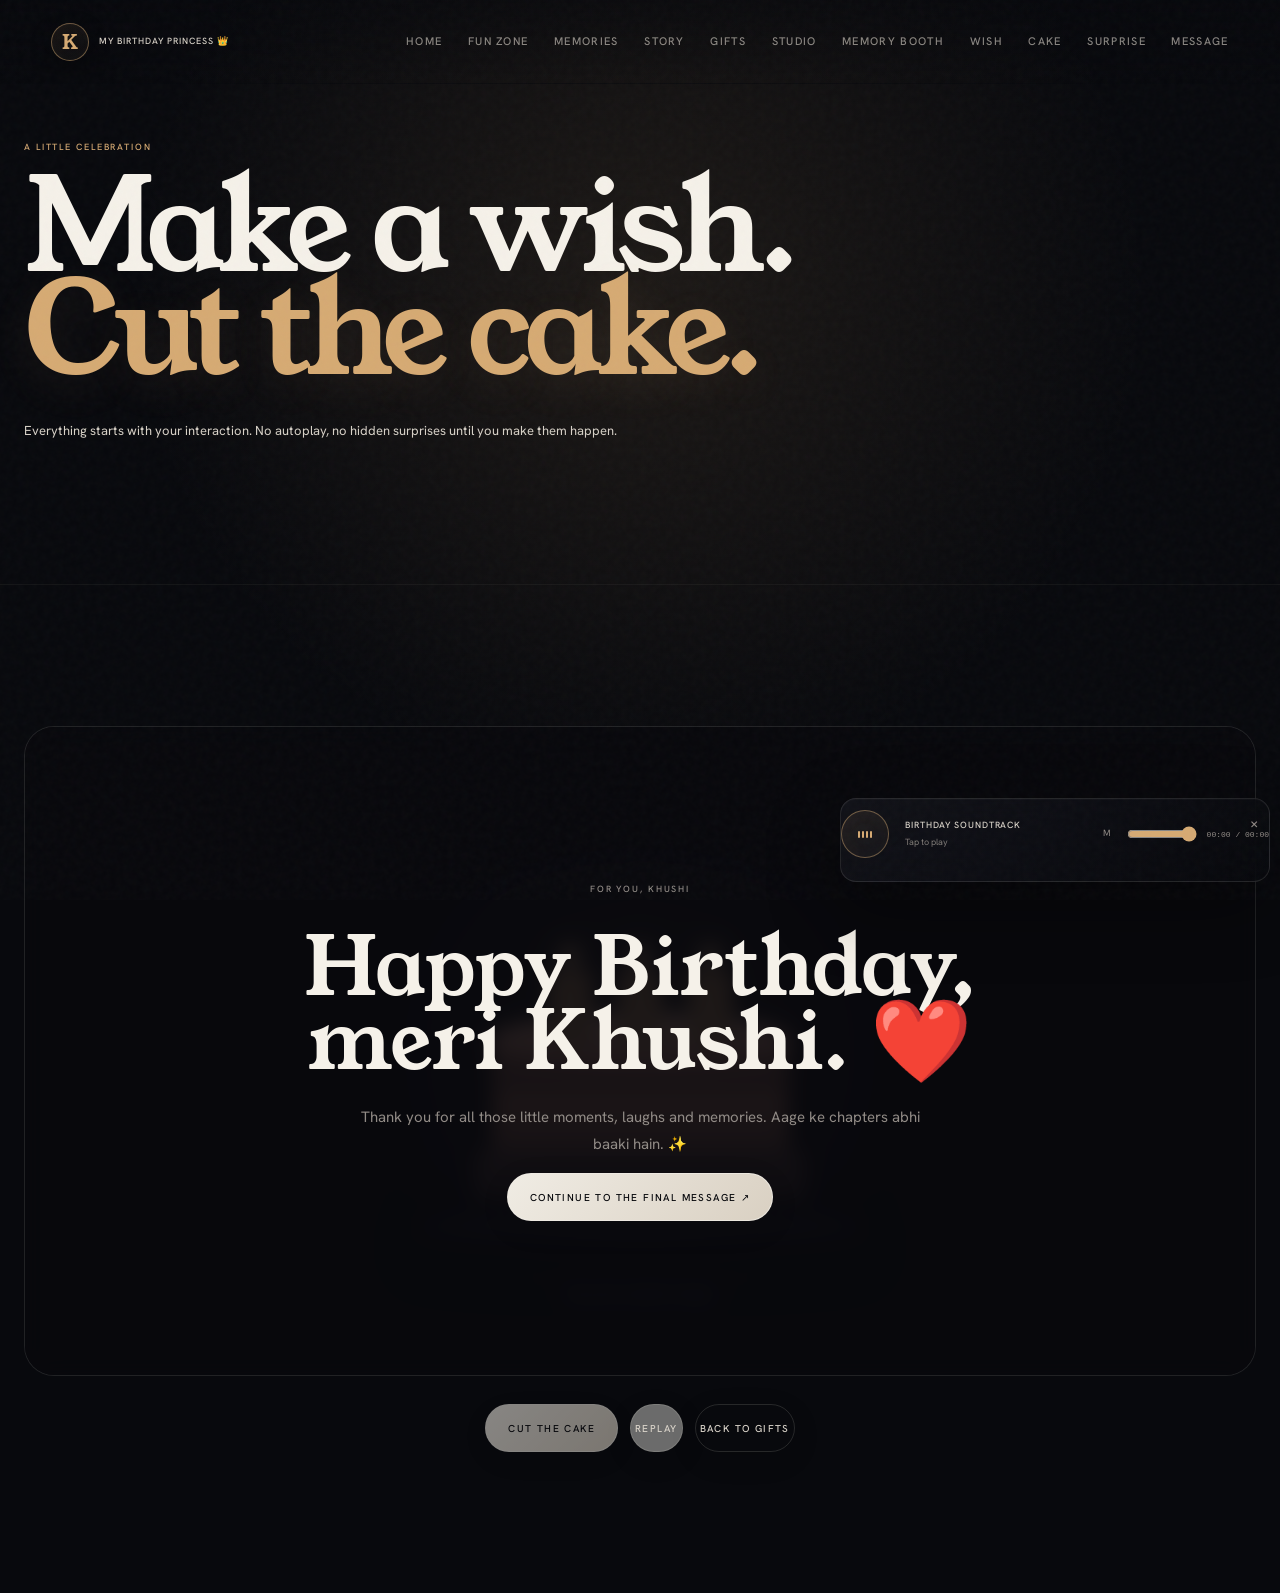
==== commit 2dc1229a: "Direction A: night filmstrip typography, next-birthday countdown, copy cleanup - Swap Cormorant/Inte" ====
--- a/cake-celebration.html
+++ b/cake-celebration.html
@@ -1,6 +1,6 @@
 <!doctype html><html lang="en"><head><meta charset="utf-8"><meta name="viewport" content="width=device-width,initial-scale=1,viewport-fit=cover"><meta name="description" content="A cinematic birthday cake celebration for Khushi."><meta name="theme-color" content="#08090d">
 <link rel="icon" href="favicon.svg" type="image/svg+xml">
-<link rel="manifest" href="site.webmanifest"><title>Cake Celebration · Khushi</title><link rel="preconnect" href="https://fonts.googleapis.com"><link rel="preconnect" href="https://fonts.gstatic.com" crossorigin><link href="https://fonts.googleapis.com/css2?family=Cormorant+Garamond:wght@400;500;600;700&family=Inter:wght@300;400;500;600&display=swap" rel="stylesheet"><link rel="stylesheet" href="css/style.css"><link rel="stylesheet" href="css/animations.css"><link rel="stylesheet" href="css/cake-celebration.css"><script src="js/config.js" defer></script><script src="js/progress.js" defer></script><script src="js/main.js" defer></script><script src="js/easter-eggs.js" defer></script><script src="js/cake-celebration.js" defer></script><script src="js/final-celebration.js" defer></script><link rel="stylesheet" href="css/part7-polish.css">
+<link rel="manifest" href="site.webmanifest"><title>Cake Celebration · Khushi</title><link rel="preconnect" href="https://fonts.googleapis.com"><link rel="preconnect" href="https://fonts.gstatic.com" crossorigin><link href="https://fonts.googleapis.com/css2?family=Young+Serif&family=Hanken+Grotesk:wght@300;400;500;600&display=swap" rel="stylesheet"><link rel="stylesheet" href="css/style.css"><link rel="stylesheet" href="css/animations.css"><link rel="stylesheet" href="css/cake-celebration.css"><script src="js/config.js" defer></script><script src="js/progress.js" defer></script><script src="js/main.js" defer></script><script src="js/easter-eggs.js" defer></script><script src="js/cake-celebration.js" defer></script><script src="js/final-celebration.js" defer></script><link rel="stylesheet" href="css/part7-polish.css">
 <link rel="preload" as="audio" href="music/birthday.mp3" type="audio/mpeg">
 <link rel="stylesheet" href="css/v2-foundation.css"><link rel="stylesheet" href="css/final-celebration.css"></head><body class="page-cake-celebration"><a class="skip-link" href="#main-content">Skip to content</a><div class="page-transition" id="pageTransition" aria-hidden="true"><span class="transition-mark">K</span></div><div class="page-noise" aria-hidden="true"></div><header class="site-header"><a href="index.html" class="brand"><span class="brand-mark">K</span><span class="brand-text">My Birthday Princess 👑</span></a><button class="nav-toggle" id="navToggle" type="button" aria-label="Open navigation" aria-expanded="false"><span></span><span></span></button><nav class="site-nav" id="siteNav" aria-label="Main navigation"><a href="index.html" class="nav-link">Home</a><a href="fun-zone.html" class="nav-link">Fun Zone</a><a href="memories.html" class="nav-link">Memories</a><a href="story.html" class="nav-link">Story</a><a href="mystery-gifts.html" class="nav-link">Gifts</a><a href="sticker-studio.html" class="nav-link">Studio</a><a href="memory-booth.html" class="nav-link">Memory Booth</a><a href="wish-generator.html" class="nav-link">Wish</a><a href="cake-celebration.html" class="nav-link">Cake</a><a href="surprise.html" class="nav-link">Surprise</a><a href="message.html" class="nav-link">Message</a></nav></header><main id="main-content"><section class="cake-hero section"><div class="container"><p class="eyebrow">A little celebration</p><h1 class="page-title">Make a wish.<br><em>Cut the cake.</em></h1><p class="page-intro">Everything starts with your interaction. No autoplay, no hidden surprises until you make them happen.</p></div></section><section class="cinematic-cake section"><div class="container"><div class="cake-celebration-stage" id="cakeStage"><div class="cake-ambient"></div><div class="cake-plate"></div><div class="cake-art" id="cakeArt"><div class="cake-top"></div><div class="cake-layer cake-upper"></div><div class="cake-layer cake-lower"></div><div class="cake-base"></div><div class="candles" id="candles"><button class="cake-candle" type="button" data-candle="1" aria-label="Extinguish candle 1"><i></i></button><button class="cake-candle" type="button" data-candle="2" aria-label="Extinguish candle 2"><i></i></button><button class="cake-candle" type="button" data-candle="3" aria-label="Extinguish candle 3"><i></i></button></div><div class="cake-slice" id="cakeSlice" aria-hidden="true"></div></div><div class="cake-knife" id="cakeKnife" aria-hidden="true">🔪</div><div class="cake-status" id="cakeStatus" role="status" aria-live="polite">Tap each candle to begin.</div><div class="cake-message" id="cakeMessage" hidden><p class="eyebrow">For you, Khushi</p><h2>Happy Birthday,<br><em>meri Khushi. ❤️</em></h2><p>Thank you for all those little moments, laughs and memories. Aage ke chapters abhi baaki hain. ✨</p><a class="button button--primary" href="message.html">Continue to the final message ↗</a></div></div><div class="cake-actions"><button class="button button--primary" id="cutCake" type="button" disabled>Cut the cake</button><button class="button button--text" id="replayCake" type="button">Replay</button><a class="button button--text" href="mystery-gifts.html">Back to Gifts</a></div></div><noscript><div class="final-noscript-phone" aria-label="Final birthday message fallback"><div class="final-noscript-phone__screen"><p class="eyebrow">Final birthday message</p><h2>One Last Thing…</h2><p>The final personal message is available on the message page.</p><a class="button button--primary" href="message.html">Read the final message ↗</a></div></div></noscript>
 <div class="final-celebration-entry" id="finalCelebrationEntry" hidden aria-live="polite">
--- a/css/style.css
+++ b/css/style.css
@@ -1,6 +1,6 @@
 :root{
 --color-bg:#08090d;--color-bg-soft:#0d0f15;--color-surface:rgba(255,255,255,.045);--color-text:#f4f1eb;--color-text-soft:#c7c2bb;--color-muted:#85828a;--color-accent:#d7a96d;--color-accent-soft:rgba(215,169,109,.16);--color-line:rgba(255,255,255,.1);--color-glow:rgba(215,169,109,.12);--shadow-soft:0 18px 70px rgba(0,0,0,.22);--shadow-deep:0 35px 110px rgba(0,0,0,.36);--focus-ring:0 0 0 4px rgba(215,169,109,.12);
---font-display:"Cormorant Garamond",Georgia,serif;--font-body:"Inter",Arial,sans-serif;--container:1240px;--header-height:84px;--radius-md:18px;--radius-lg:28px;--ease:cubic-bezier(.22,1,.36,1);
+--font-display:"Young Serif",Georgia,serif;--font-body:"Hanken Grotesk",Arial,sans-serif;--container:1240px;--header-height:84px;--radius-md:18px;--radius-lg:28px;--ease:cubic-bezier(.22,1,.36,1);
 }
 *,*::before,*::after{box-sizing:border-box}html{scroll-behavior:smooth;background:var(--color-bg)}body{margin:0;min-width:320px;background:radial-gradient(circle at 50% -20%,rgba(215,169,109,.08),transparent 35%),var(--color-bg);color:var(--color-text);font-family:var(--font-body);font-size:15px;line-height:1.7;overflow-x:hidden}body.is-loading{overflow:hidden}body.nav-open{overflow:hidden}a{color:inherit;text-decoration:none}button{font:inherit}::selection{background:var(--color-accent);color:var(--color-bg)}:focus-visible{outline:2px solid var(--color-accent);outline-offset:5px}
 .container{width:min(calc(100% - 48px),var(--container));margin-inline:auto}.section{position:relative;padding-block:clamp(90px,12vw,180px)}
